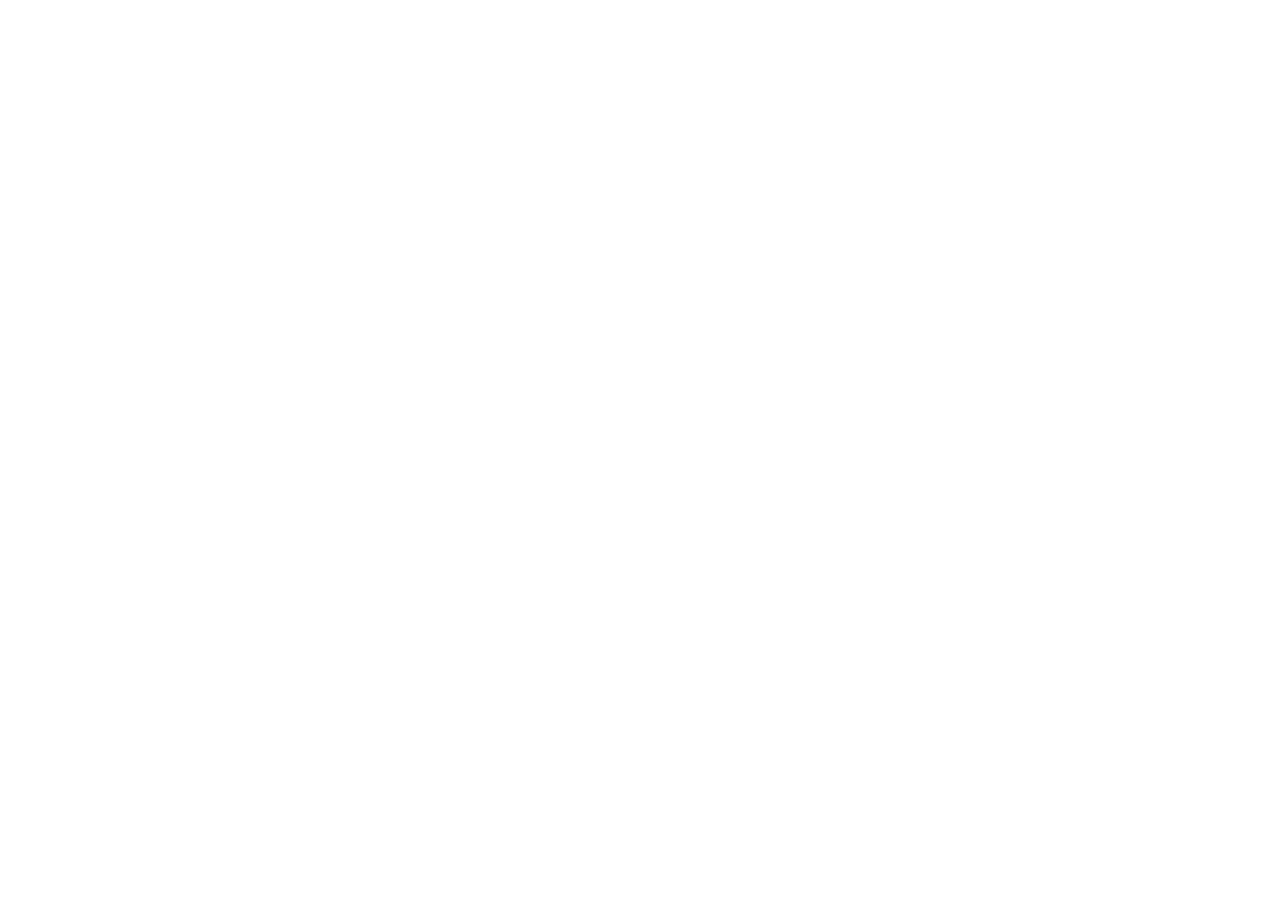
==== Tp01/tarjeta.html @ 49c67db6 "Ordenado" ====
<!DOCTYPE html>
<html lang="es">
<head>
    <meta charset="UTF-8">
    <meta name="viewport" content="width=device-width, initial-scale=1.0">
    <title>Tarjeta</title>
    <link rel="stylesheet" href="css/estiloTarjeta.css">
    <link rel="stylesheet" href="https://cdnjs.cloudflare.com/ajax/libs/font-awesome/6.7.2/css/all.min.css">
</head>
<body>
    <main>
        <section class="portada">

        </section>
    </main>
</body>
</html>
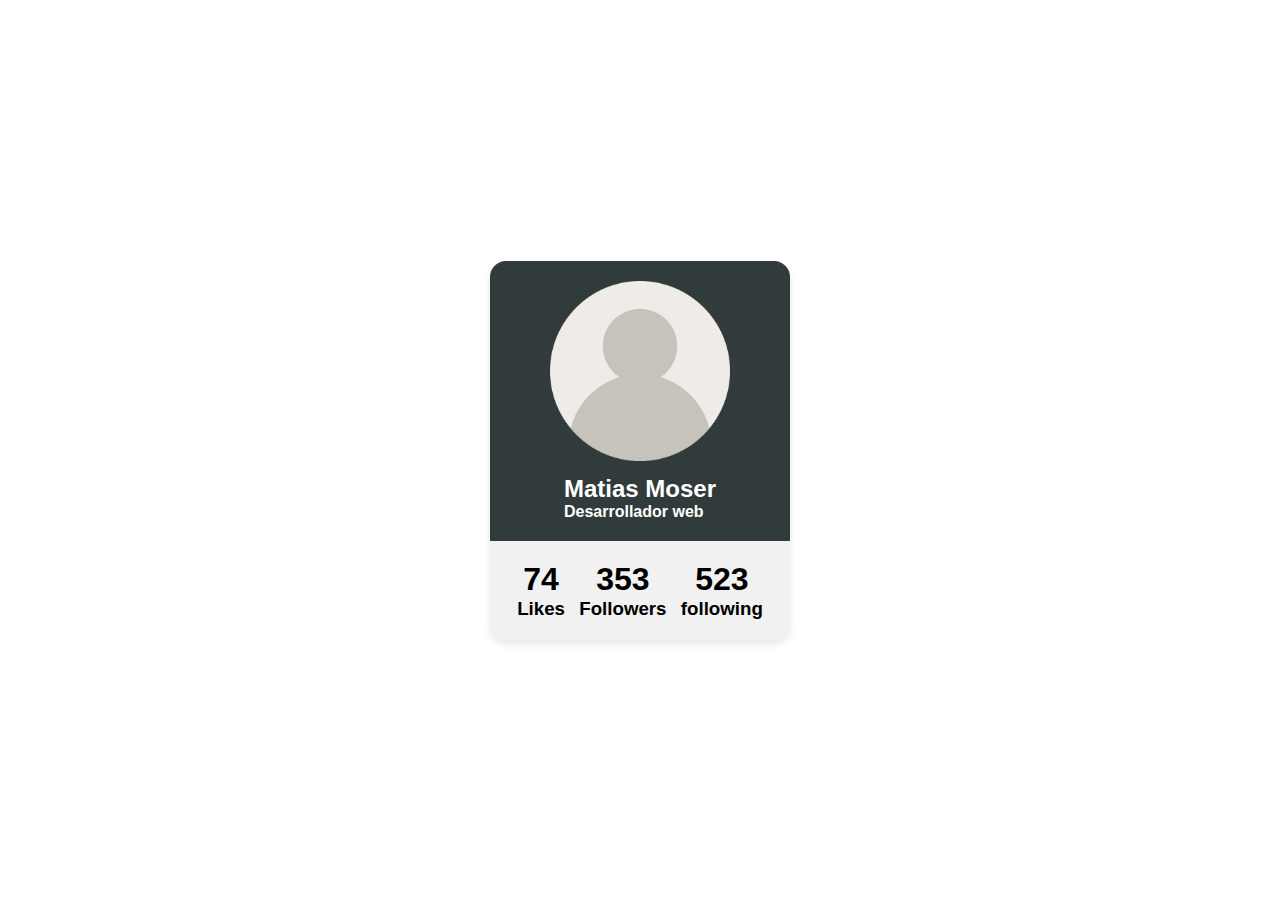
==== commit 811031b6: "Con algo de forma" ====
--- a/Tp01/tarjeta.html
+++ b/Tp01/tarjeta.html
@@ -8,10 +8,37 @@
     <link rel="stylesheet" href="https://cdnjs.cloudflare.com/ajax/libs/font-awesome/6.7.2/css/all.min.css">
 </head>
 <body>
-    <main>
-        <section class="portada">
-
+    <main class="tarjetaPrincipal">
+        <section class="cabecera">
+            <div class="foto">
+                <img src="img/usuario.png" alt="Foto perfil" class="img">
+            </div>
+            <div class="tarjetaTitulo">
+                <h1>Matias Moser</h1>
+                <h4>Desarrollador web</h4>
+            </div>
+        </section>
+        
+        <section class="data">
+            <article class="tarjeta">
+                <div class="tarjetaContenido">
+                    <div class="items">
+                    <div class="Likes">
+                        <h1>74</h1>
+                        <h3>Likes</h3>
+                    </div>
+                    <div class="Followers">
+                        <h1>353</h1>
+                        <h3>Followers</h3>
+                    </div>
+                    <div class="Following">
+                        <h1>523</h1>
+                        <h3>following</h3>
+                    </div>
+                </div>
+                </div>
+            </article>
         </section>
     </main>
 </body>
-</html>+</html>
--- a/Tp01/css/estiloTarjeta.css
+++ b/Tp01/css/estiloTarjeta.css
@@ -0,0 +1,67 @@
+@import url("tipografias.css");
+
+body {
+    background-color: white;
+    display: flex;
+    justify-content: center;
+    align-items: center;
+    height: 100vh; /* Se asegura de que el cuerpo ocupe toda la pantalla */
+    margin: 0;
+    font-family: Arial, sans-serif;
+}
+
+.tarjetaPrincipal {
+    display: flex;
+    flex-direction: column;
+    width: 300px;
+    background-color: #f9f9f9;
+    border-radius: 1em;
+    box-shadow: 0 4px 8px rgba(0, 0, 0, 0.1);
+}
+
+.cabecera {
+    display: flex;
+    flex-direction: column; /* Alinea los elementos en columna */
+    justify-content: center; /* Centra los elementos verticalmente */
+    align-items: center; /* Centra los elementos horizontalmente */
+    padding: 20px;
+    background-color: #313b3b;
+    color: white;
+    border-top-left-radius: 1em;
+    border-top-right-radius: 1em;
+}
+
+.foto {
+    margin-bottom: 10px; /* Espacio entre la foto y el nombre */
+}
+
+.img {
+    width: 180px;
+    height: 180px;
+}
+
+.tarjetaTitulo h1 {
+    margin: 0;
+    font-size: 1.5em;
+    text-align: center; /* Centra el nombre debajo de la foto */
+}
+
+.data {
+    background-color: #f1f1f1;
+    padding: 20px;
+    border-bottom-left-radius: 1em;
+    border-bottom-right-radius: 1em;
+}
+
+.tarjeta h2 {
+    font-size: 1.2em;
+    color: #313b3b;
+}
+
+.items{
+    display: flex;
+    justify-content: space-around;
+    .Likes, .Followers, .Following{
+        text-align: center;
+    }
+}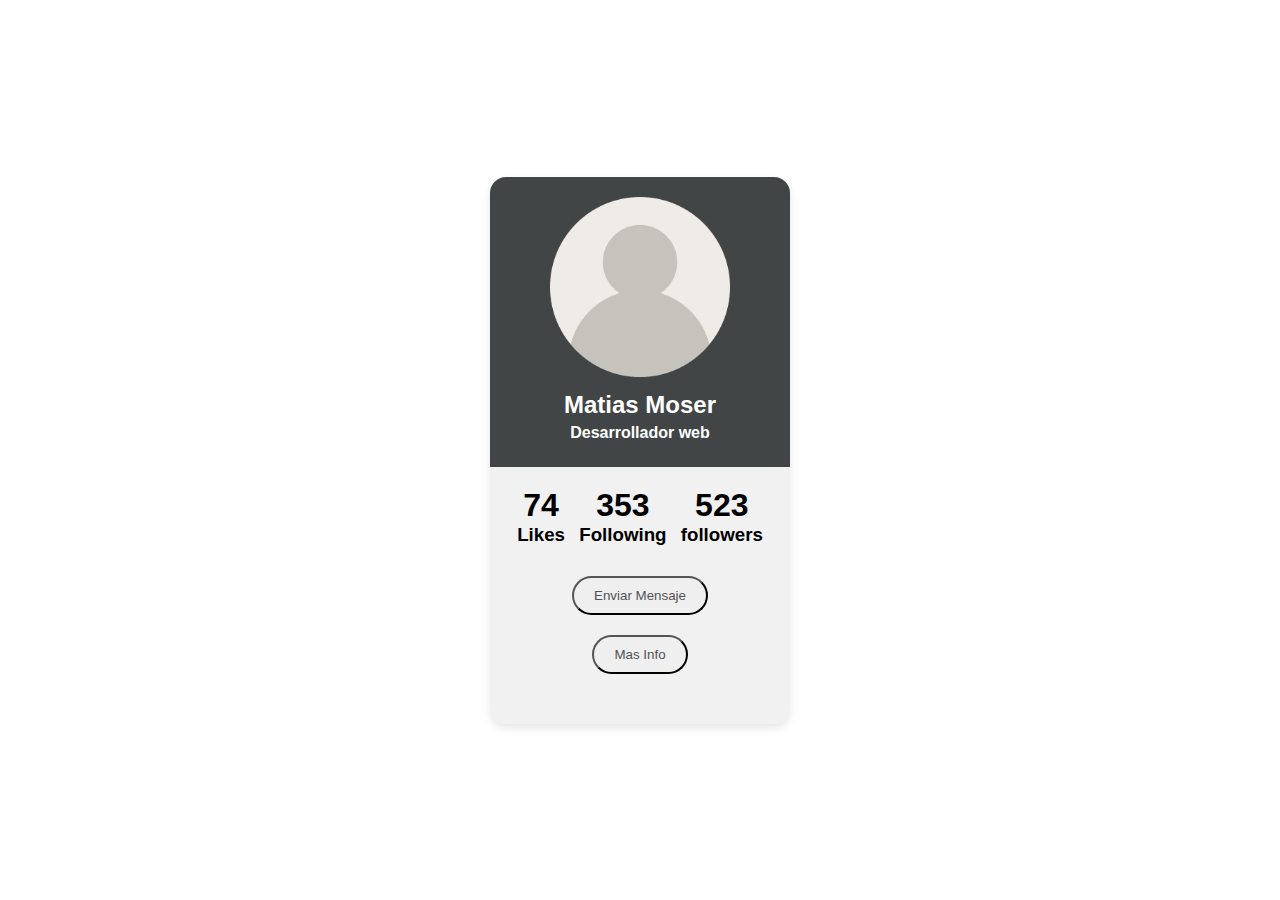
==== commit 26961586: "Mejorado" ====
--- a/Tp01/tarjeta.html
+++ b/Tp01/tarjeta.html
@@ -27,16 +27,26 @@
                         <h1>74</h1>
                         <h3>Likes</h3>
                     </div>
+                    <div class="Following">
+                        <h1>353</h1>
+                        <h3>Following</h3>
+                    </div>
                     <div class="Followers">
-                        <h1>353</h1>
-                        <h3>Followers</h3>
-                    </div>
-                    <div class="Following">
                         <h1>523</h1>
-                        <h3>following</h3>
+                        <h3>followers</h3>
                     </div>
                 </div>
                 </div>
+            </article>
+            <article>
+                <div class="botones">
+                    <div class="boton1">
+                    <button class="boton1">Enviar Mensaje</button>
+                </div>
+                <div class="boton2">
+                    <button class="boton2">Mas Info</button>
+                </div>
+            </div>
             </article>
         </section>
     </main>
--- a/Tp01/css/estiloTarjeta.css
+++ b/Tp01/css/estiloTarjeta.css
@@ -25,7 +25,7 @@
     justify-content: center; /* Centra los elementos verticalmente */
     align-items: center; /* Centra los elementos horizontalmente */
     padding: 20px;
-    background-color: #313b3b;
+    background-color: #414545;
     color: white;
     border-top-left-radius: 1em;
     border-top-right-radius: 1em;
@@ -46,6 +46,13 @@
     text-align: center; /* Centra el nombre debajo de la foto */
 }
 
+.tarjetaTitulo h4{
+    margin: 0;
+    font-size: 1em;
+    text-align: center;
+    padding: 5px;
+}
+
 .data {
     background-color: #f1f1f1;
     padding: 20px;
@@ -64,4 +71,23 @@
     .Likes, .Followers, .Following{
         text-align: center;
     }
+}
+.botones{
+    padding: 20px;
+}
+.boton1{
+    display: flex;
+    justify-content: center;
+    padding: 10px 20px;
+    border-radius: 2em;
+    color: #525252;
+    cursor: pointer;
+}
+.boton2{
+    display: flex;
+    justify-content: center;
+    padding: 10px 20px;
+    border-radius: 2em;
+    color: #525252;
+    cursor: pointer;
 }